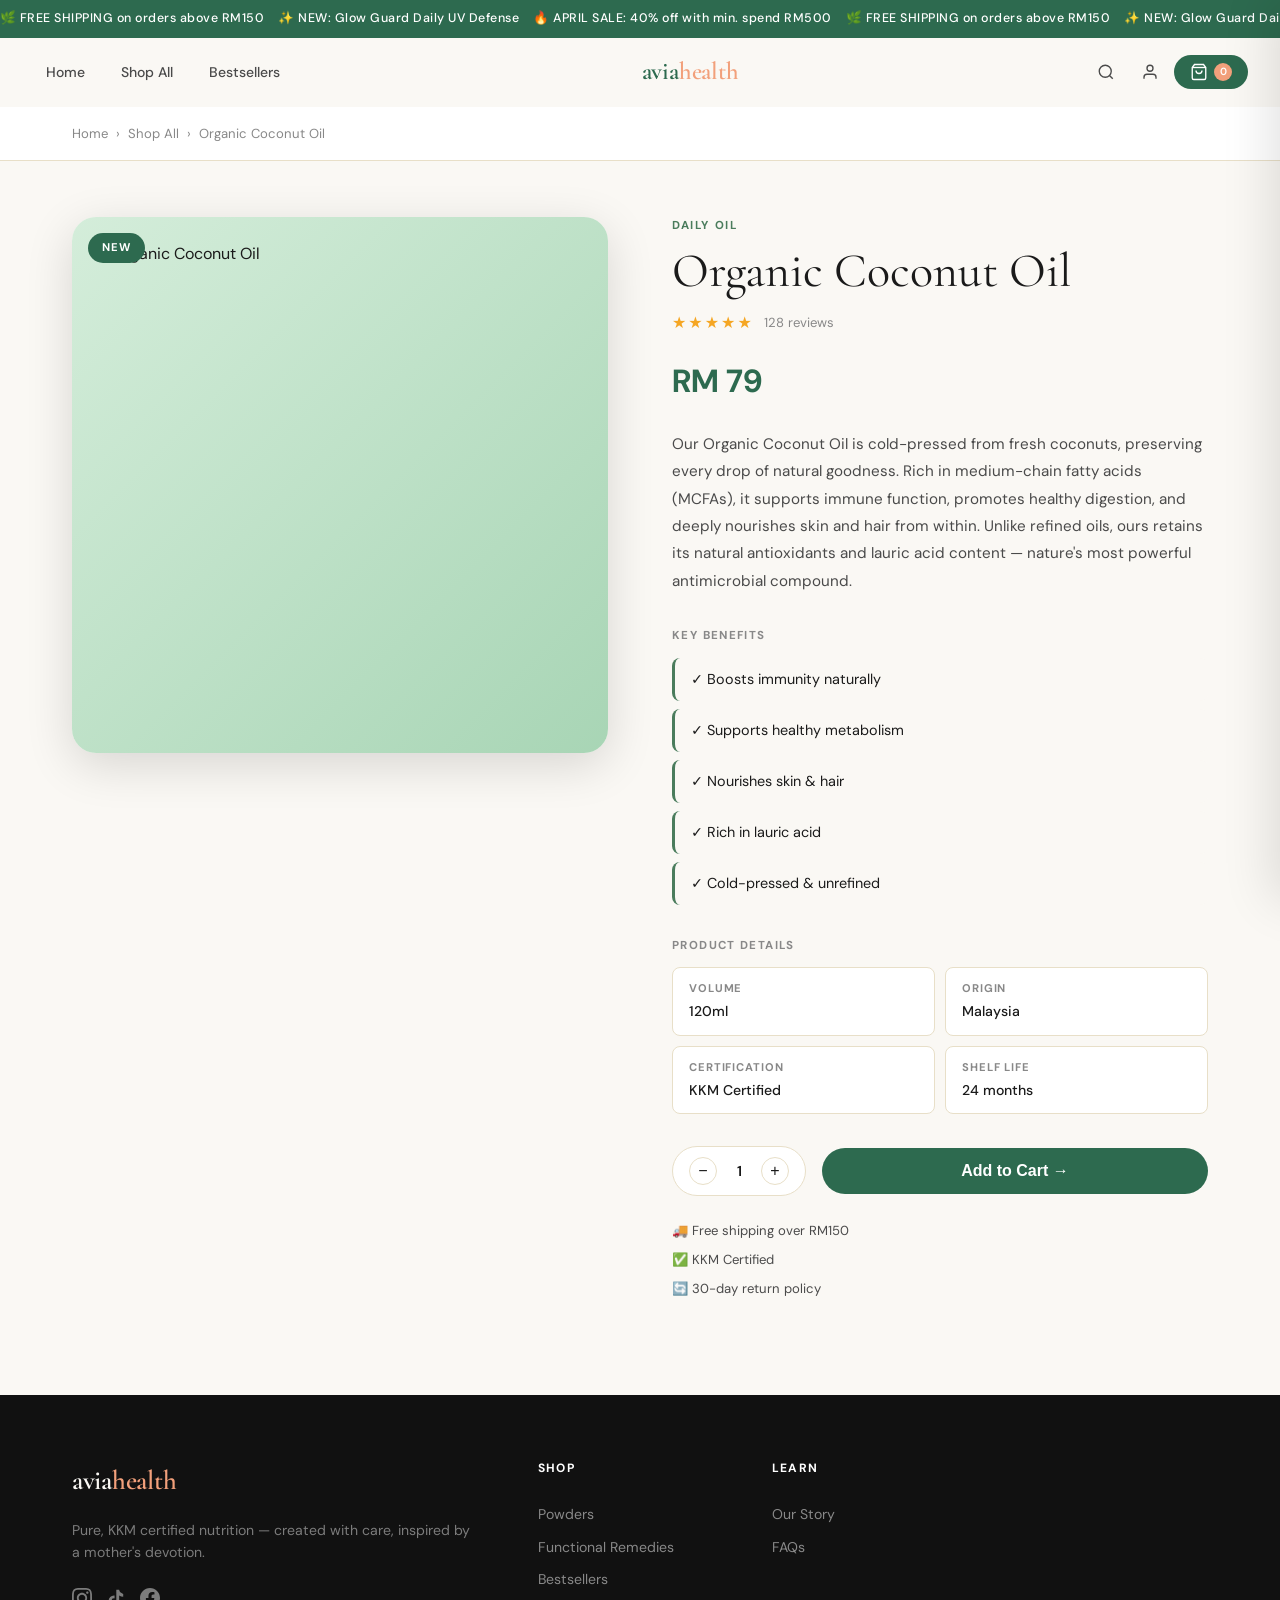
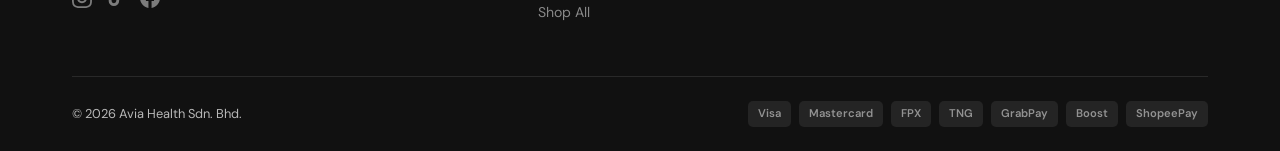
==== product-detail3.html @ 036ba6ff "Add files via upload" ====
<!DOCTYPE html>
<html lang="en">
<head>
  <meta charset="UTF-8" />
  <meta name="viewport" content="width=device-width, initial-scale=1.0" />
  <title>AVIA — Product Detail</title>
  <link rel="preconnect" href="https://fonts.googleapis.com">
  <link rel="preconnect" href="https://fonts.gstatic.com" crossorigin>
  <link href="https://fonts.googleapis.com/css2?family=Cormorant+Garamond:ital,wght@0,300;0,400;0,500;0,600;1,300;1,400&family=DM+Sans:ital,opsz,wght@0,9..40,300;0,9..40,400;0,9..40,500;1,9..40,300&display=swap" rel="stylesheet">
  <link rel="stylesheet" href="styles3.css" />
</head>
<body>

  <!-- Announcement Bar -->
  <div class="announcement-bar">
    <div class="announcement-track">
      <span class="announcement-content">🌿 FREE SHIPPING on orders above RM150 &nbsp;&nbsp;&nbsp;✨ NEW: Glow Guard Daily UV Defense &nbsp;&nbsp;&nbsp;🔥 APRIL SALE: 40% off with min. spend RM500 &nbsp;&nbsp;&nbsp;</span><span class="announcement-content" aria-hidden="true">🌿 FREE SHIPPING on orders above RM150 &nbsp;&nbsp;&nbsp;✨ NEW: Glow Guard Daily UV Defense &nbsp;&nbsp;&nbsp;🔥 APRIL SALE: 40% off with min. spend RM500 &nbsp;&nbsp;&nbsp;</span><span class="announcement-content" aria-hidden="true">🌿 FREE SHIPPING on orders above RM150 &nbsp;&nbsp;&nbsp;✨ NEW: Glow Guard Daily UV Defense &nbsp;&nbsp;&nbsp;🔥 APRIL SALE: 40% off with min. spend RM500 &nbsp;&nbsp;&nbsp;</span>
    </div>
  </div>

  <!-- Header -->
  <header class="header" id="header">
    <div class="header-inner">
      <div class="header-left">
        <nav class="main-nav">
          <a href="index3.html" class="nav-item">Home</a>
          <a href="products3.html" class="nav-item">Shop All</a>
          <a href="#" class="nav-item">Bestsellers</a>
        </nav>
      </div>
      <a href="index3.html" class="logo">avia<span>health</span></a>
      <div class="header-right">
        <a href="#" class="nav-icon" aria-label="Search">
          <svg width="18" height="18" fill="none" stroke="currentColor" stroke-width="1.8" viewBox="0 0 24 24"><circle cx="11" cy="11" r="8"/><path d="m21 21-4.35-4.35"/></svg>
        </a>
        <a href="#" class="nav-icon" aria-label="Account">
          <svg width="18" height="18" fill="none" stroke="currentColor" stroke-width="1.8" viewBox="0 0 24 24"><path d="M20 21v-2a4 4 0 0 0-4-4H8a4 4 0 0 0-4 4v2"/><circle cx="12" cy="7" r="4"/></svg>
        </a>
        <a href="#" class="cart-btn" aria-label="Cart">
          <svg width="18" height="18" fill="none" stroke="currentColor" stroke-width="1.8" viewBox="0 0 24 24"><path d="M6 2 3 6v14a2 2 0 0 0 2 2h14a2 2 0 0 0 2-2V6l-3-4z"/><line x1="3" y1="6" x2="21" y2="6"/><path d="M16 10a4 4 0 0 1-8 0"/></svg>
          <span class="cart-count">0</span>
        </a>
        <button class="burger" id="burger" aria-label="Menu">
          <span></span><span></span><span></span>
        </button>
      </div>
    </div>
  </header>

  <!-- Mobile Menu -->
  <div class="mobile-menu" id="mobileMenu">
    <div class="mobile-menu-inner">
      <div class="mobile-section">
        <a href="index3.html">Home</a>
        <a href="products3.html">Shop All</a>
        <a href="#">Bestsellers</a>
      </div>
    </div>
  </div>

  <main>
    <!-- Breadcrumb -->
    <div class="breadcrumb">
      <div class="container">
        <a href="index3.html">Home</a>
        <span>›</span>
        <a href="products3.html">Shop All</a>
        <span>›</span>
        <span id="breadcrumbName">Product</span>
      </div>
    </div>

    <!-- Product Detail -->
    <section class="detail-section">
      <div class="container">
        <div class="detail-grid">

          <!-- Left: Image -->
          <div class="detail-image-col">
            <div class="detail-image-wrap">
              <div class="detail-image-main" id="detailImageMain">
                <span id="detailEmoji" class="detail-emoji"></span>
                <img id="detailImg" src="" alt="" style="display:none;" />
              </div>
              <span class="detail-badge" id="detailBadge" style="display:none;"></span>
            </div>
          </div>

          <!-- Right: Info -->
          <div class="detail-info-col">
            <p class="detail-cat" id="detailCat"></p>
            <h1 class="detail-name" id="detailName"></h1>
            <div class="detail-rating">
              <span class="detail-stars">★★★★★</span>
              <span class="detail-review-count">128 reviews</span>
            </div>
            <p class="detail-price" id="detailPrice"></p>
            <p class="detail-desc" id="detailDesc"></p>

            <div class="detail-benefits" id="detailBenefits"></div>

            <div class="detail-meta" id="detailMeta"></div>

            <!-- Quantity + Add to Cart -->
            <div class="detail-purchase">
              <div class="detail-qty">
                <button class="qty-btn" id="detailQtyMinus">−</button>
                <span class="qty-num" id="detailQtyNum">1</span>
                <button class="qty-btn" id="detailQtyPlus">+</button>
              </div>
              <button class="btn btn-primary detail-add-btn" id="detailAddBtn">
                Add to Cart →
              </button>
            </div>

            <div class="detail-trust">
              <div class="detail-trust-item">🚚 Free shipping over RM150</div>
              <div class="detail-trust-item">✅ KKM Certified</div>
              <div class="detail-trust-item">🔄 30-day return policy</div>
            </div>
          </div>

        </div>
      </div>
    </section>
  </main>

  <!-- Footer -->
  <footer class="footer">
    <div class="container">
      <div class="footer-top">
        <div class="footer-brand">
          <a href="index3.html" class="logo footer-logo">avia<span>health</span></a>
          <p class="footer-tagline">Pure, KKM certified nutrition — created with care, inspired by a mother's devotion.</p>
          <div class="footer-social">
            <a href="#" aria-label="Instagram">
              <svg width="20" height="20" fill="currentColor" viewBox="0 0 24 24"><path d="M12 2.163c3.204 0 3.584.012 4.85.07 3.252.148 4.771 1.691 4.919 4.919.058 1.265.069 1.645.069 4.849 0 3.205-.012 3.584-.069 4.849-.149 3.225-1.664 4.771-4.919 4.919-1.266.058-1.644.07-4.85.07-3.204 0-3.584-.012-4.849-.07-3.26-.149-4.771-1.699-4.919-4.92-.058-1.265-.07-1.644-.07-4.849 0-3.204.013-3.583.07-4.849.149-3.227 1.664-4.771 4.919-4.919 1.266-.057 1.645-.069 4.849-.069zm0-2.163c-3.259 0-3.667.014-4.947.072-4.358.2-6.78 2.618-6.98 6.98-.059 1.281-.073 1.689-.073 4.948 0 3.259.014 3.668.072 4.948.2 4.358 2.618 6.78 6.98 6.98 1.281.058 1.689.072 4.948.072 3.259 0 3.668-.014 4.948-.072 4.354-.2 6.782-2.618 6.979-6.98.059-1.28.073-1.689.073-4.948 0-3.259-.014-3.667-.072-4.947-.196-4.354-2.617-6.78-6.979-6.98-1.281-.059-1.69-.073-4.949-.073zm0 5.838c-3.403 0-6.162 2.759-6.162 6.162s2.759 6.163 6.162 6.163 6.162-2.759 6.162-6.163c0-3.403-2.759-6.162-6.162-6.162zm0 10.162c-2.209 0-4-1.79-4-4 0-2.209 1.791-4 4-4s4 1.791 4 4c0 2.21-1.791 4-4 4zm6.406-11.845c-.796 0-1.441.645-1.441 1.44s.645 1.44 1.441 1.44c.795 0 1.439-.645 1.439-1.44s-.644-1.44-1.439-1.44z"/></svg>
            </a>
            <a href="#" aria-label="TikTok">
              <svg width="20" height="20" fill="currentColor" viewBox="0 0 24 24"><path d="M19.59 6.69a4.83 4.83 0 01-3.77-4.25V2h-3.45v13.67a2.89 2.89 0 01-2.88 2.5 2.89 2.89 0 01-2.89-2.89 2.89 2.89 0 012.89-2.89c.28 0 .54.04.79.1V9.01a6.33 6.33 0 00-.79-.05 6.34 6.34 0 00-6.34 6.34 6.34 6.34 0 006.34 6.34 6.34 6.34 0 006.33-6.34V9.02a8.27 8.27 0 004.84 1.55V7.13a4.85 4.85 0 01-1.07-.44z"/></svg>
            </a>
            <a href="#" aria-label="Facebook">
              <svg width="20" height="20" fill="currentColor" viewBox="0 0 24 24"><path d="M24 12.073c0-6.627-5.373-12-12-12s-12 5.373-12 12c0 5.99 4.388 10.954 10.125 11.854v-8.385H7.078v-3.47h3.047V9.43c0-3.007 1.792-4.669 4.533-4.669 1.312 0 2.686.235 2.686.235v2.953H15.83c-1.491 0-1.956.925-1.956 1.874v2.25h3.328l-.532 3.47h-2.796v8.385C19.612 23.027 24 18.062 24 12.073z"/></svg>
            </a>
          </div>
        </div>
        <div class="footer-links">
          <div class="footer-col">
            <h4>Shop</h4>
            <a href="#">Powders</a>
            <a href="#">Functional Remedies</a>
            <a href="#">Bestsellers</a>
            <a href="products3.html">Shop All</a>
          </div>
          <div class="footer-col">
            <h4>Learn</h4>
            <a href="#">Our Story</a>
            <a href="#">FAQs</a>
          </div>
        </div>
      </div>
      <div class="footer-bottom">
        <p>&copy; 2026 Avia Health Sdn. Bhd.</p>
        <div class="payment-icons">
          <span class="payment-badge">Visa</span>
          <span class="payment-badge">Mastercard</span>
          <span class="payment-badge">FPX</span>
          <span class="payment-badge">TNG</span>
          <span class="payment-badge">GrabPay</span>
          <span class="payment-badge">Boost</span>
          <span class="payment-badge">ShopeePay</span>
        </div>
      </div>
    </div>
  </footer>

  <!-- Cart Sidebar -->
  <div class="cart-overlay" id="cartOverlay"></div>
  <div class="cart-sidebar" id="cartSidebar">
    <div class="cart-header">
      <h3 class="cart-title">Your Cart</h3>
      <button class="cart-close" id="cartClose" aria-label="Close cart">
        <svg width="20" height="20" fill="none" stroke="currentColor" stroke-width="2" viewBox="0 0 24 24"><path d="M18 6 6 18M6 6l12 12"/></svg>
      </button>
    </div>
    <div class="cart-body" id="cartBody">
      <div class="cart-empty" id="cartEmpty">
        <span class="cart-empty-icon">🛍️</span>
        <p>Your cart is empty</p>
        <span>Add something wonderful!</span>
      </div>
      <div class="cart-items" id="cartItems"></div>
    </div>
    <div class="cart-footer" id="cartFooter" style="display:none;">
      <div class="cart-summary">
        <div class="cart-summary-row">
          <span>Subtotal</span>
          <span id="cartSubtotal">RM 0</span>
        </div>
        <div class="cart-summary-row">
          <span>Shipping</span>
          <span id="cartShipping">FREE</span>
        </div>
        <div class="cart-summary-divider"></div>
        <div class="cart-summary-row total">
          <span>Total</span>
          <span id="cartTotal">RM 0</span>
        </div>
      </div>
      <div class="cart-actions">
        <button class="btn btn-ghost cart-continue" id="cartContinue">← Continue Shopping</button>
        <a href="#" class="btn btn-primary cart-checkout">Checkout →</a>
      </div>
    </div>
  </div>

  <!-- Search Overlay -->
  <div class="search-overlay" id="searchOverlay">
    <div class="search-container">
      <div class="search-bar-wrap">
        <svg class="search-icon-input" width="20" height="20" fill="none" stroke="currentColor" stroke-width="1.8" viewBox="0 0 24 24"><circle cx="11" cy="11" r="8"/><path d="m21 21-4.35-4.35"/></svg>
        <input type="text" id="searchInput" class="search-input" placeholder="Search products..." autocomplete="off" />
        <button class="search-clear" id="searchClear" aria-label="Clear search">
          <svg width="18" height="18" fill="none" stroke="currentColor" stroke-width="2" viewBox="0 0 24 24"><path d="M18 6 6 18M6 6l12 12"/></svg>
        </button>
      </div>
      <div class="search-results" id="searchResults"></div>
    </div>
    <div class="search-backdrop" id="searchBackdrop"></div>
  </div>

  <script>
    // ── Product Data ──
    const products = {
      'coconut-oil': {
        name: 'Organic Coconut Oil',
        cat: 'Daily Oil',
        price: 79,
        emoji: '🥥',
        img: 'image/Coconut Oil.png',
        badge: 'NEW',
        bg: 'linear-gradient(135deg, #d4edda, #a8d5b5)',
        desc: `Our Organic Coconut Oil is cold-pressed from fresh coconuts, preserving every drop of natural goodness. Rich in medium-chain fatty acids (MCFAs), it supports immune function, promotes healthy digestion, and deeply nourishes skin and hair from within. Unlike refined oils, ours retains its natural antioxidants and lauric acid content — nature's most powerful antimicrobial compound.`,
        benefits: ['Boosts immunity naturally', 'Supports healthy metabolism', 'Nourishes skin & hair', 'Rich in lauric acid', 'Cold-pressed & unrefined'],
        meta: { 'Volume': '120ml', 'Origin': 'Malaysia', 'Certification': 'KKM Certified', 'Shelf Life': '24 months' }
      },
      'happy-hormones': {
        name: 'Happy Hormones',
        cat: 'Hormonal Balance',
        price: 99,
        emoji: '🌸',
        img: '',
        badge: 'Bestseller',
        bg: 'linear-gradient(135deg, #fce4d6, #f7b89a)',
        desc: `Happy Hormones is our best-selling inositol-based supplement designed specifically for women experiencing hormonal imbalances. Formulated with Myo-Inositol and D-Chiro-Inositol in the optimal 40:1 ratio, it helps regulate menstrual cycles, reduce PCOS symptoms, and support healthy insulin sensitivity. Clinically studied and naturopath-approved.`,
        benefits: ['Regulates menstrual cycle', 'Reduces PCOS symptoms', 'Supports insulin sensitivity', 'Improves mood & energy', 'Naturopath approved'],
        meta: { 'Form': 'Powder', 'Servings': '30 per pack', 'Flavour': 'Unflavoured', 'Certification': 'KKM Certified' }
      },
      'meta-boost': {
        name: 'meta/boost',
        cat: 'Metabolism',
        price: 89,
        emoji: '⚡',
        img: '',
        badge: '',
        bg: 'linear-gradient(135deg, #e8d5f5, #c9a0dc)',
        desc: `meta/boost is a science-backed metabolic support supplement that helps regulate blood sugar levels and enhance fat metabolism naturally. Featuring berberine, chromium, and green tea extract, it works within 60 minutes to reduce post-meal glucose spikes, supporting sustained energy and healthy weight management.`,
        benefits: ['Regulates blood sugar', 'Enhances fat metabolism', 'Reduces energy crashes', 'Works within 60 minutes', 'No stimulants'],
        meta: { 'Form': 'Capsule', 'Servings': '60 per pack', 'Take': 'Before meals', 'Certification': 'KKM Certified' }
      },
      'hydr-aid': {
        name: 'Hydr-Aid',
        cat: 'Hydration',
        price: 79,
        emoji: '💧',
        img: '',
        badge: '',
        bg: 'linear-gradient(135deg, #d6eefc, #90caf9)',
        desc: `Hydr-Aid delivers deep cellular hydration using a clinically proven blend of electrolytes, hyaluronic acid, and coconut water powder. Unlike regular water, Hydr-Aid replenishes minerals lost through sweat and daily stress, plumping skin from within and boosting physical and mental performance throughout the day.`,
        benefits: ['Deep cellular hydration', 'Plumps skin from within', 'Replenishes electrolytes', 'Improves mental clarity', 'Natural coconut water base'],
        meta: { 'Form': 'Powder', 'Servings': '30 per pack', 'Flavour': 'Lychee', 'Certification': 'KKM Certified' }
      },
      'debloat': {
        name: 'de/bloat',
        cat: 'Digestive Relief',
        price: 69,
        emoji: '🌼',
        img: '',
        badge: '',
        bg: 'linear-gradient(135deg, #fff3cd, #ffd966)',
        desc: `de/bloat is a fast-acting digestive enzyme and probiotic blend that targets bloating, gas, and indigestion at the source. Formulated with 8 digestive enzymes and 5 billion CFU probiotics, it works within 60 minutes to flatten bloating and restore gut comfort — without any harsh laxatives or artificial ingredients.`,
        benefits: ['Relieves bloating fast', 'Reduces gas & discomfort', '8 digestive enzymes', '5 billion CFU probiotics', 'No harsh laxatives'],
        meta: { 'Form': 'Capsule', 'Servings': '30 per pack', 'Take': 'With meals', 'Certification': 'KKM Certified' }
      },
      'glow-guard': {
        name: 'Glow Guard',
        cat: 'Skin Defense',
        price: 89,
        emoji: '🍓',
        img: '',
        badge: 'NEW',
        bg: 'linear-gradient(135deg, #fde8ef, #f48fb1)',
        desc: `Glow Guard is our ingestible UV defense supplement, formulated to protect skin against UV-related oxidative stress from the inside out. Packed with polypodium leucotomos extract, astaxanthin, and vitamin C, it reduces UV-induced skin damage, brightens complexion, and builds long-term skin resilience — your daily internal sunscreen.`,
        benefits: ['UV oxidative stress defense', 'Brightens complexion', 'Builds skin resilience', 'Rich in astaxanthin', 'Works from within'],
        meta: { 'Form': 'Capsule', 'Servings': '30 per pack', 'Take': 'Morning', 'Certification': 'KKM Certified' }
      }
    };

    // ── Load product from URL ──
    const params = new URLSearchParams(window.location.search);
    const id = params.get('id') || 'coconut-oil';
    const p = products[id] || products['coconut-oil'];

    // Set page title
    document.title = `AVIA — ${p.name}`;
    document.getElementById('breadcrumbName').textContent = p.name;
    document.getElementById('detailCat').textContent = p.cat;
    document.getElementById('detailName').textContent = p.name;
    document.getElementById('detailPrice').textContent = `RM ${p.price}`;
    document.getElementById('detailDesc').textContent = p.desc;

    // Image or emoji
    const imgEl = document.getElementById('detailImg');
    const emojiEl = document.getElementById('detailEmoji');
    const mainWrap = document.getElementById('detailImageMain');
    mainWrap.style.background = p.bg;

    if (p.img) {
      imgEl.src = p.img;
      imgEl.alt = p.name;
      imgEl.style.display = 'block';
      emojiEl.style.display = 'none';
    } else {
      emojiEl.textContent = p.emoji;
      emojiEl.style.display = 'flex';
    }

    // Badge
    if (p.badge) {
      const badge = document.getElementById('detailBadge');
      badge.textContent = p.badge;
      badge.style.display = 'inline-block';
      badge.className = `detail-badge ${p.badge === 'Bestseller' ? 'bestseller' : 'new'}`;
    }

    // Benefits
    document.getElementById('detailBenefits').innerHTML = `
      <h4 class="detail-section-label">Key Benefits</h4>
      <ul class="detail-benefits-list">
        ${p.benefits.map(b => `<li>✓ ${b}</li>`).join('')}
      </ul>
    `;

    // Meta
    document.getElementById('detailMeta').innerHTML = `
      <h4 class="detail-section-label">Product Details</h4>
      <div class="detail-meta-grid">
        ${Object.entries(p.meta).map(([k, v]) => `
          <div class="detail-meta-item">
            <span class="detail-meta-key">${k}</span>
            <span class="detail-meta-val">${v}</span>
          </div>
        `).join('')}
      </div>
    `;

    // ── Quantity control ──
    let qty = 1;
    document.getElementById('detailQtyMinus').addEventListener('click', () => {
      if (qty > 1) { qty--; document.getElementById('detailQtyNum').textContent = qty; }
    });
    document.getElementById('detailQtyPlus').addEventListener('click', () => {
      qty++; document.getElementById('detailQtyNum').textContent = qty;
    });

    // ── Sticky header ──
    const header = document.getElementById('header');
    window.addEventListener('scroll', () => {
      header.classList.toggle('scrolled', window.scrollY > 60);
    });

    // ── Burger ──
    const burger = document.getElementById('burger');
    const mobileMenu = document.getElementById('mobileMenu');
    burger.addEventListener('click', () => {
      burger.classList.toggle('open');
      mobileMenu.classList.toggle('open');
    });

    // ── CART ──
    let cart = JSON.parse(localStorage.getItem('aviaCart') || '[]');
    const cartSidebar  = document.getElementById('cartSidebar');
    const cartOverlay  = document.getElementById('cartOverlay');
    const cartClose    = document.getElementById('cartClose');
    const cartContinue = document.getElementById('cartContinue');
    const cartEmpty    = document.getElementById('cartEmpty');
    const cartItemsEl  = document.getElementById('cartItems');
    const cartFooter   = document.getElementById('cartFooter');
    const cartCountEl  = document.querySelector('.cart-count');

    function openCart() { cartSidebar.classList.add('open'); cartOverlay.classList.add('open'); document.body.style.overflow = 'hidden'; }
    function closeCart() { cartSidebar.classList.remove('open'); cartOverlay.classList.remove('open'); document.body.style.overflow = ''; }

    cartClose.addEventListener('click', closeCart);
    cartOverlay.addEventListener('click', closeCart);
    cartContinue.addEventListener('click', closeCart);
    document.querySelector('.cart-btn').addEventListener('click', (e) => { e.preventDefault(); openCart(); });

    function saveCart() { localStorage.setItem('aviaCart', JSON.stringify(cart)); }

    function renderCart() {
      const isEmpty = cart.length === 0;
      cartEmpty.style.display = isEmpty ? 'flex' : 'none';
      cartItemsEl.style.display = isEmpty ? 'none' : 'block';
      cartFooter.style.display = isEmpty ? 'none' : 'block';
      if (!isEmpty) {
        cartItemsEl.innerHTML = cart.map((item, i) => `
          <div class="cart-item">
            <div class="cart-item-img" style="background:${item.bg}"><span>${item.emoji}</span></div>
            <div class="cart-item-info">
              <p class="cart-item-name">${item.name}</p>
              <p class="cart-item-cat">${item.cat}</p>
              <div class="cart-item-controls">
                <button class="qty-btn" onclick="changeQty(${i}, -1)">−</button>
                <span class="qty-num">${item.qty}</span>
                <button class="qty-btn" onclick="changeQty(${i}, 1)">+</button>
                <button class="remove-btn" onclick="removeItem(${i})">Remove</button>
              </div>
            </div>
            <p class="cart-item-price">RM ${item.price * item.qty}</p>
          </div>
        `).join('');
        const subtotal = cart.reduce((sum, item) => sum + item.price * item.qty, 0);
        const shipping = subtotal >= 150 ? 'FREE' : 'RM 10';
        const total = subtotal >= 150 ? subtotal : subtotal + 10;
        document.getElementById('cartSubtotal').textContent = `RM ${subtotal}`;
        document.getElementById('cartShipping').textContent = shipping;
        document.getElementById('cartTotal').textContent = `RM ${total}`;
      }
      cartCountEl.textContent = cart.reduce((sum, item) => sum + item.qty, 0);
      saveCart();
    }

    function changeQty(index, delta) { cart[index].qty += delta; if (cart[index].qty <= 0) cart.splice(index, 1); renderCart(); }
    function removeItem(index) { cart.splice(index, 1); renderCart(); }

    function addToCart(name, cat, price, emoji, bg, quantity) {
      const existing = cart.find(item => item.name === name);
      if (existing) { existing.qty += quantity; }
      else { cart.push({ name, cat, price, emoji, bg, qty: quantity }); }
      renderCart();
      openCart();
    }

    document.getElementById('detailAddBtn').addEventListener('click', () => {
      const btn = document.getElementById('detailAddBtn');
      addToCart(p.name, p.cat, p.price, p.emoji, p.bg, qty);
      btn.textContent = '✓ Added to Cart!';
      setTimeout(() => { btn.textContent = 'Add to Cart →'; }, 1500);
    });

    // ── Search ──
    const allProducts = Object.values(products);
    const searchOverlay  = document.getElementById('searchOverlay');
    const searchBackdrop = document.getElementById('searchBackdrop');
    const searchInput    = document.getElementById('searchInput');
    const searchClear    = document.getElementById('searchClear');
    const searchResults  = document.getElementById('searchResults');

    function openSearch() { searchOverlay.classList.add('open'); document.body.style.overflow = 'hidden'; setTimeout(() => searchInput.focus(), 100); }
    function closeSearch() { searchOverlay.classList.remove('open'); document.body.style.overflow = ''; searchInput.value = ''; searchResults.innerHTML = ''; }

    document.querySelector('.nav-icon[aria-label="Search"]').addEventListener('click', (e) => { e.preventDefault(); openSearch(); });
    searchBackdrop.addEventListener('click', closeSearch);
    searchClear.addEventListener('click', closeSearch);
    document.addEventListener('keydown', (e) => { if (e.key === 'Escape') closeSearch(); });

    searchInput.addEventListener('input', () => {
      const query = searchInput.value.trim().toLowerCase();
      if (!query) { searchResults.innerHTML = `<p class="search-hint">Try searching "coconut", "skin", "hydration"...</p>`; return; }
      const matches = allProducts.filter(p => p.name.toLowerCase().includes(query) || p.cat.toLowerCase().includes(query));
      if (matches.length === 0) {
        searchResults.innerHTML = `<div class="search-empty"><p class="search-empty-icon">🔍</p><p>No products found for "<strong>${query}</strong>"</p><a href="products3.html" class="search-view-all">Browse all products →</a></div>`;
        return;
      }
      searchResults.innerHTML = `
        <p class="search-results-label">${matches.length} product${matches.length > 1 ? 's' : ''} found</p>
        <div class="search-results-grid">
          ${matches.map(pr => `
            <div class="search-result-card" onclick="window.location='product-detail.html?id=${Object.keys(products).find(k => products[k].name === pr.name)}'">
              <div class="search-result-img" style="background:${pr.bg}"><span>${pr.emoji}</span>${pr.badge ? `<span class="search-result-badge">${pr.badge}</span>` : ''}</div>
              <div class="search-result-info">
                <p class="search-result-cat">${pr.cat}</p>
                <p class="search-result-name">${pr.name}</p>
                <p class="search-result-price">RM ${pr.price}</p>
              </div>
              <button class="search-add-btn">View →</button>
            </div>
          `).join('')}
        </div>
        <a href="products3.html" class="search-view-all">View all products →</a>
      `;
    });

    renderCart();
  </script>

</body>
</html>
---- styles3.css ----
/* =========================================
   BLOOM HEALTH — styles.css
   Inspired by Moom Health
   ========================================= */

/* === TOKENS === */
:root {
  --cream: #faf8f4;
  --cream-dark: #f0ece3;
  --sand: #e8dfc8;
  --sage: #4a7c5c;
  --sage-light: #6fa882;
  --sage-dark: #2d6a4f;
  --blush: #f2a07b;
  --blush-light: #fce4d6;
  --coral: #e07558;
  --text-dark: #1a1a1a;
  --text-mid: #4a4a4a;
  --text-light: #888;
  --white: #ffffff;
  --radius: 16px;
  --radius-sm: 8px;
  --radius-pill: 100px;
  --shadow: 0 4px 24px rgba(0,0,0,0.08);
  --shadow-lg: 0 12px 48px rgba(0,0,0,0.14);
  --transition: 0.3s cubic-bezier(0.25, 0.8, 0.25, 1);
  --font-display: 'Cormorant Garamond', Georgia, serif;
  --font-body: 'DM Sans', system-ui, sans-serif;
}

/* === RESET === */
*, *::before, *::after { box-sizing: border-box; margin: 0; padding: 0; }
html { scroll-behavior: smooth; }
body {
  font-family: var(--font-body);
  background: var(--cream);
  color: var(--text-dark);
  line-height: 1.6;
  overflow-x: hidden;
}
a { text-decoration: none; color: inherit; }
img { max-width: 100%; display: block; }

/* === ANNOUNCEMENT BAR === */
.announcement-bar {
  background: var(--sage-dark);
  color: var(--white);
  font-size: 0.78rem;
  font-weight: 500;
  letter-spacing: 0.04em;
  overflow: hidden;
  padding: 9px 0;
}
.announcement-track {
  display: inline-block;
  white-space: nowrap;
  animation: marquee 28s linear infinite;
}
@keyframes marquee {
  from { transform: translateX(0); }
  to { transform: translateX(-50%); }
}

/* === HEADER === */
.header {
  position: sticky;
  top: 0;
  z-index: 100;
  background: rgba(250, 248, 244, 0.95);
  backdrop-filter: blur(12px);
  border-bottom: 1px solid transparent;
  transition: border-color 0.3s, box-shadow 0.3s;
}
.header.scrolled {
  border-color: var(--sand);
  box-shadow: 0 2px 20px rgba(0,0,0,0.06);
}
.header-inner {
  max-width: 1280px;
  margin: 0 auto;
  padding: 0 32px;
  height: 68px;
  display: flex;
  align-items: center;
  justify-content: space-between;
  gap: 24px;
}

/* Logo */
.logo {
  font-family: var(--font-display);
  font-size: 1.55rem;
  font-weight: 600;
  color: var(--sage-dark);
  letter-spacing: -0.01em;
  flex-shrink: 0;
}
.logo span { color: var(--blush); }
.footer-logo { font-size: 1.7rem; }

/* Main nav */
.main-nav {
  display: flex;
  align-items: center;
  gap: 8px;
}
.nav-item {
  font-size: 0.875rem;
  font-weight: 500;
  color: var(--text-mid);
  padding: 8px 14px;
  border-radius: var(--radius-pill);
  transition: background var(--transition), color var(--transition);
  cursor: pointer;
  position: relative;
}
.nav-item:hover { background: var(--cream-dark); color: var(--text-dark); }

/* Dropdown */
.has-dropdown { position: relative; }
.dropdown {
  position: absolute;
  top: calc(100% + 16px);
  left: -16px;
  background: var(--white);
  border: 1px solid var(--sand);
  border-radius: var(--radius);
  box-shadow: var(--shadow-lg);
  padding: 24px;
  display: none;
  gap: 32px;
  min-width: 580px;
  grid-template-columns: 1fr 1fr auto;
}
.has-dropdown:hover .dropdown { display: grid; }
.dropdown-col { display: flex; flex-direction: column; gap: 6px; }
.dropdown-label {
  font-size: 0.7rem;
  font-weight: 600;
  letter-spacing: 0.1em;
  text-transform: uppercase;
  color: var(--text-light);
  margin-bottom: 6px;
}
.dropdown-col a {
  font-size: 0.875rem;
  color: var(--text-mid);
  padding: 4px 0;
  transition: color var(--transition);
}
.dropdown-col a:hover { color: var(--sage-dark); }
.dropdown-all {
  font-weight: 600;
  color: var(--sage) !important;
  margin-top: 8px;
}
.dropdown-promo { display: flex; flex-direction: column; gap: 12px; }
.promo-card {
  padding: 16px;
  border-radius: var(--radius-sm);
  cursor: pointer;
  transition: transform var(--transition);
}
.promo-card:hover { transform: scale(1.02); }
.promo-card.green { background: #e8f5e9; }
.promo-card.coral { background: var(--blush-light); }
.promo-tag {
  display: inline-block;
  font-size: 0.65rem;
  font-weight: 700;
  letter-spacing: 0.12em;
  text-transform: uppercase;
  background: var(--sage-dark);
  color: white;
  padding: 2px 8px;
  border-radius: 4px;
  margin-bottom: 6px;
}
.promo-card.coral .promo-tag { background: var(--coral); }
.promo-card p { font-size: 0.8rem; color: var(--text-dark); font-weight: 500; }

/* Header right */
.header-right { display: flex; align-items: center; gap: 4px; }
.nav-icon {
  display: flex; align-items: center; justify-content: center;
  width: 40px; height: 40px;
  border-radius: var(--radius-pill);
  color: var(--text-mid);
  transition: background var(--transition), color var(--transition);
}
.nav-icon:hover { background: var(--cream-dark); color: var(--text-dark); }
.cart-btn {
  display: flex; align-items: center; gap: 6px;
  padding: 8px 16px;
  background: var(--sage-dark);
  color: var(--white);
  border-radius: var(--radius-pill);
  font-size: 0.8rem;
  font-weight: 600;
  transition: background var(--transition), transform var(--transition);
}
.cart-btn:hover { background: var(--sage); transform: scale(1.03); }
.cart-count {
  background: var(--blush);
  color: var(--white);
  width: 18px; height: 18px;
  border-radius: 50%;
  font-size: 0.65rem;
  display: flex; align-items: center; justify-content: center;
}
.burger {
  display: none;
  flex-direction: column;
  justify-content: center;
  gap: 5px;
  width: 40px; height: 40px;
  background: none; border: none; cursor: pointer;
  padding: 8px;
  border-radius: var(--radius-sm);
}
.burger span {
  display: block;
  width: 22px; height: 2px;
  background: var(--text-dark);
  border-radius: 2px;
  transition: transform 0.3s, opacity 0.3s;
  transform-origin: center;
}
.burger.open span:nth-child(1) { transform: translateY(7px) rotate(45deg); }
.burger.open span:nth-child(2) { opacity: 0; }
.burger.open span:nth-child(3) { transform: translateY(-7px) rotate(-45deg); }

/* Mobile menu */
.mobile-menu {
  display: none;
  position: fixed;
  top: 0; left: 0; right: 0; bottom: 0;
  background: var(--cream);
  z-index: 99;
  transform: translateX(100%);
  transition: transform 0.4s cubic-bezier(0.25, 0.8, 0.25, 1);
  padding: 100px 32px 40px;
  overflow-y: auto;
}
.mobile-menu.open { transform: translateX(0); }
.mobile-section { margin-bottom: 32px; display: flex; flex-direction: column; gap: 4px; }
.mobile-label { font-size: 0.7rem; font-weight: 700; letter-spacing: 0.12em; text-transform: uppercase; color: var(--text-light); margin-bottom: 12px; }
.mobile-section a { font-size: 1.1rem; font-weight: 400; color: var(--text-dark); padding: 10px 0; border-bottom: 1px solid var(--sand); }

/* === HERO === */
.hero-section { position: relative; overflow: hidden; height: 92vh; min-height: 560px; max-height: 610px; }
.hero-slides { width: 100%; height: 100%; }
.hero-slide {
  position: absolute; inset: 0;
  display: flex; align-items: center;
  opacity: 0; pointer-events: none;
  transition: opacity 0.7s ease;
}
.hero-slide.active { opacity: 1; pointer-events: all; }
.hero-bg {
  position: absolute; inset: 0;
  transition: opacity 0.7s;
}
.slide1-bg { background: linear-gradient(135deg, #fef6f0 0%, #f9e8df 40%, #ecdcf5 100%); }
.slide2-bg { background: linear-gradient(135deg, #e8f5e9 0%, #c8e6c9 40%, #fff8e1 100%); }

.hero-content {
  position: relative; z-index: 2;
  max-width: 1280px; margin: 0 auto; padding: 0 64px;
  width: 100%;
  display: grid;
  grid-template-columns: 1fr 1fr;
  align-items: center;
  gap: 48px;
}
.hero-eyebrow {
  display: inline-block;
  font-size: 0.8rem;
  font-weight: 600;
  letter-spacing: 0.1em;
  text-transform: uppercase;
  color: var(--sage-dark);
  background: rgba(74, 124, 92, 0.1);
  padding: 6px 16px;
  border-radius: var(--radius-pill);
  margin-bottom: 20px;
}
.hero-title {
  font-family: var(--font-display);
  font-size: clamp(3rem, 6vw, 5.5rem);
  font-weight: 300;
  line-height: 1.0;
  color: var(--text-dark);
  margin-bottom: 24px;
}
.hero-title em { color: var(--sage-dark); font-style: italic; }
.hero-desc {
  font-size: 1.05rem;
  color: var(--text-mid);
  max-width: 420px;
  margin-bottom: 36px;
  line-height: 1.7;
}
.hero-cta-group { display: flex; gap: 14px; flex-wrap: wrap; }

/* Hero product card */
.hero-visual { display: flex; justify-content: center; }
.product-card-hero {
  position: relative;
  border-radius: 24px;
  overflow: hidden;
  box-shadow: var(--shadow-lg);
  animation: floatHero 4s ease-in-out infinite;
}
.product-card-hero.glow { background: linear-gradient(135deg, #fde8ef, #e8d5f5); }
.product-card-hero.sale { background: linear-gradient(135deg, #e8f5e9, #fff8e1); }
@keyframes floatHero {
  0%, 100% { transform: translateY(0px) rotate(-1deg); }
  50% { transform: translateY(-16px) rotate(1deg); }
}
.product-icon { font-size: 4rem; }
.product-glow-ring {
  position: absolute; inset: -12px;
  border-radius: 36px;
  border: 2px solid rgba(240, 120, 140, 0.25);
  animation: pulseRing 3s ease-in-out infinite;
}
@keyframes pulseRing {
  0%, 100% { opacity: 0.3; transform: scale(1); }
  50% { opacity: 0.8; transform: scale(1.02); }
}
.product-name { font-family: var(--font-display); font-size: 1.5rem; font-weight: 600; }
.product-sub { font-size: 0.8rem; color: var(--text-mid); }
.product-price { font-weight: 700; font-size: 1.1rem; color: var(--sage-dark); }
.sale-badge {
  background: var(--coral);
  color: white;
  font-weight: 800;
  font-size: 1.8rem;
  padding: 12px 20px;
  border-radius: 12px;
  letter-spacing: -0.01em;
}
.sale-icons { font-size: 2rem; }

/* Hero controls */
.hero-dots {
  position: absolute; bottom: 32px; left: 50%;
  transform: translateX(-50%);
  display: flex; gap: 10px; z-index: 10;
}
.dot {
  width: 8px; height: 8px;
  border-radius: 50%;
  background: rgba(0,0,0,0.2);
  border: none; cursor: pointer;
  transition: background 0.3s, width 0.3s;
}
.dot.active { background: var(--sage-dark); width: 24px; border-radius: 4px; }
.hero-arrow {
  position: absolute; top: 50%; transform: translateY(-50%);
  background: rgba(255,255,255,0.7);
  border: 1px solid var(--sand);
  border-radius: 50%;
  width: 48px; height: 48px;
  font-size: 1.2rem;
  cursor: pointer;
  z-index: 10;
  backdrop-filter: blur(8px);
  transition: background var(--transition), transform var(--transition);
  display: flex; align-items: center; justify-content: center;
}
.hero-arrow:hover { background: white; transform: translateY(-50%) scale(1.08); }
.hero-arrow.prev { left: 24px; }
.hero-arrow.next { right: 24px; }

/* === BUTTONS === */
.btn {
  display: inline-flex; align-items: center; gap: 8px;
  padding: 13px 28px;
  border-radius: var(--radius-pill);
  font-size: 0.9rem;
  font-weight: 600;
  cursor: pointer;
  transition: transform var(--transition), box-shadow var(--transition), background var(--transition), color var(--transition);
  border: none;
}
.btn:hover { transform: translateY(-2px); box-shadow: 0 6px 24px rgba(0,0,0,0.12); }
.btn-primary { background: var(--sage-dark); color: white; }
.btn-primary:hover { background: var(--sage); }
.btn-ghost { background: transparent; color: var(--text-dark); border: 1.5px solid rgba(0,0,0,0.18); }
.btn-ghost:hover { background: var(--cream-dark); }
.btn-outline-dark { background: transparent; color: var(--text-dark); border: 1.5px solid var(--text-dark); }
.btn-outline-dark:hover { background: var(--text-dark); color: white; }
.btn-outline-light { background: transparent; color: white; border: 1.5px solid rgba(255,255,255,0.4); }
.btn-outline-light:hover { background: rgba(255,255,255,0.15); }
.btn-lg { padding: 16px 36px; font-size: 1rem; }

/* === TRUST BAR === */
.trust-bar {
  background: var(--white);
  border-top: 1px solid var(--sand);
  border-bottom: 1px solid var(--sand);
  padding: 18px 32px;
  overflow: hidden;
}
.trust-items {
  max-width: 1000px; margin: 0 auto;
  display: flex; align-items: center; justify-content: center;
  gap: 0; flex-wrap: wrap;
}
.trust-item {
  display: flex; align-items: center; gap: 8px;
  font-size: 0.82rem; font-weight: 500;
  color: var(--text-mid);
  padding: 6px 20px;
}
.trust-icon { font-size: 1.1rem; }
.trust-divider { width: 1px; height: 24px; background: var(--sand); }

/* === LAYOUT UTILITIES === */
.container { max-width: 1200px; margin: 0 auto; padding: 0 32px; }
.section-header { text-align: center; max-width: 580px; margin: 0 auto 56px; }
.section-header.light * { color: white; }
.section-eyebrow {
  display: inline-block;
  font-size: 0.75rem;
  font-weight: 700;
  letter-spacing: 0.14em;
  text-transform: uppercase;
  color: var(--sage);
  margin-bottom: 12px;
}
.section-title {
  font-family: var(--font-display);
  font-size: clamp(2rem, 4vw, 3.2rem);
  font-weight: 300;
  line-height: 1.15;
  color: var(--text-dark);
  margin-bottom: 16px;
}
.section-title em { font-style: italic; color: var(--sage-dark); }
.section-desc { font-size: 1rem; color: var(--text-mid); line-height: 1.7; }

/* === WELCOME === */
.welcome-section { padding: 80px 0 0; }

/* === PRODUCTS === */
.products-section { padding: 40px 0 80px; }
.products-grid {
  display: grid;
  grid-template-columns: repeat(3, 1fr);
  gap: 24px;
}
.product-card {
  background: var(--white);
  border-radius: var(--radius);
  overflow: hidden;
  box-shadow: var(--shadow);
  transition: transform var(--transition), box-shadow var(--transition);
  opacity: 0;
  transform: translateY(30px);
}
.product-card.visible { opacity: 1; transform: translateY(0); transition: opacity 0.5s ease, transform 0.5s ease, box-shadow var(--transition); }
.product-card:hover { transform: translateY(-6px) !important; box-shadow: var(--shadow-lg); }
.product-card.featured { border: 2px solid var(--blush); }
.product-card-img,
.product-card-coconut {
  position: relative;
  height: 340px;
  display: flex;
  align-items: center;
  justify-content: center;
  overflow: hidden;
}

.product-card-coconut img {
  width: 100%;
  height: 100%;
  object-fit: cover;
  object-position: center center;
  padding: 0;
}

.product-card-emoji { font-size: 5rem; }
.product-badge {
  position: absolute; top: 14px; right: 14px;
  font-size: 0.65rem; font-weight: 700;
  letter-spacing: 0.1em; text-transform: uppercase;
  padding: 4px 12px;
  border-radius: var(--radius-pill);
  color: white;
}
.product-badge.bestseller { background: var(--coral); }
.product-badge.new { background: var(--sage-dark); }
.product-card-body { padding: 20px 22px 22px; }
.product-card-cat { font-size: 0.72rem; font-weight: 700; letter-spacing: 0.1em; text-transform: uppercase; color: var(--text-light); margin-bottom: 6px; }
.product-card-name { font-family: var(--font-display); font-size: 1.4rem; font-weight: 600; margin-bottom: 6px; }
.product-card-tagline { font-size: 0.85rem; color: var(--text-mid); margin-bottom: 16px; line-height: 1.5; }
.product-card-footer { display: flex; align-items: center; justify-content: space-between; }
.product-card-price { font-size: 1.1rem; font-weight: 700; color: var(--sage-dark); }
.btn-add {
  display: inline-flex;
  padding: 9px 18px;
  background: var(--cream-dark);
  color: var(--text-dark);
  border-radius: var(--radius-pill);
  font-size: 0.8rem; font-weight: 600;
  transition: background var(--transition), color var(--transition);
}
.btn-add:hover { background: var(--sage-dark); color: white; }
.products-cta { text-align: center; margin-top: 48px; }

/* === STANDARDS === */
.standards-section { padding: 96px 0; background: var(--white); }
.standards-grid {
  display: grid;
  grid-template-columns: repeat(3, 1fr);
  gap: 32px;
}
.standard-card {
  padding: 40px 32px;
  border-radius: var(--radius);
  border: 1px solid var(--sand);
  background: var(--cream);
  transition: transform var(--transition), box-shadow var(--transition);
}
.standard-card:hover { transform: translateY(-4px); box-shadow: var(--shadow-lg); }
.standard-icon { font-size: 2.5rem; margin-bottom: 20px; }
.standard-card h3 { font-family: var(--font-display); font-size: 1.5rem; font-weight: 500; margin-bottom: 10px; }
.standard-card p { font-size: 0.9rem; color: var(--text-mid); line-height: 1.7; margin-bottom: 20px; }
.standard-link { font-size: 0.85rem; font-weight: 600; color: var(--sage-dark); border-bottom: 1px solid var(--sage-dark); padding-bottom: 2px; }

/* === INSTAGRAM === */
.instagram-section { padding: 96px 0; }
.ig-handle { color: var(--sage-dark); font-weight: 600; border-bottom: 1px solid var(--sage-dark); }
.ig-grid {
  display: grid;
  grid-template-columns: repeat(7, 1fr);
  gap: 10px;
}
.ig-item {
  aspect-ratio: 1;
  border-radius: 12px;
  display: flex; align-items: center; justify-content: center;
  font-size: 2rem;
  cursor: pointer;
  transition: transform var(--transition), box-shadow var(--transition);
  overflow: hidden;
}
.ig-item:hover { transform: scale(1.06); box-shadow: var(--shadow-lg); }

/* === FOOTER === */
.footer { background: #111; color: rgba(255,255,255,0.7); padding: 64px 0 0; }
.footer-top { display: grid; grid-template-columns: 1.2fr 2fr; gap: 64px; padding-bottom: 48px; border-bottom: 1px solid rgba(255,255,255,0.1); }
.footer-brand .logo { color: var(--cream); display: inline-block; margin-bottom: 16px; }
.footer-brand .logo span { color: var(--blush); }
.footer-tagline { font-size: 0.88rem; color: rgba(255,255,255,0.45); margin-bottom: 24px; line-height: 1.6; }
.footer-social { display: flex; gap: 14px; }
.footer-social a { color: rgba(255,255,255,0.45); transition: color var(--transition); }
.footer-social a:hover { color: white; }
.footer-links { display: grid; grid-template-columns: repeat(3, 1fr); gap: 32px; }
.footer-col h4 { font-size: 0.75rem; font-weight: 700; letter-spacing: 0.1em; text-transform: uppercase; color: white; margin-bottom: 20px; }
.footer-col { display: flex; flex-direction: column; }
.footer-col a { font-size: 0.88rem; color: rgba(255,255,255,0.5); padding: 5px 0; transition: color var(--transition); }
.footer-col a:hover { color: white; }
.footer-bottom {
  display: flex; align-items: center; justify-content: space-between;
  padding: 24px 0;
  font-size: 0.8rem;
  flex-wrap: wrap; gap: 16px;
}
.payment-icons { display: flex; gap: 8px; flex-wrap: wrap; }
.payment-badge {
  padding: 4px 10px;
  background: rgba(255,255,255,0.08);
  border-radius: 5px;
  font-size: 0.7rem;
  font-weight: 600;
  color: rgba(255,255,255,0.5);
}

/* === RESPONSIVE === */
@media (max-width: 1024px) {
  .products-grid { grid-template-columns: repeat(2, 1fr); }
  .standards-grid { grid-template-columns: repeat(2, 1fr); }
  .ig-grid { grid-template-columns: repeat(4, 1fr); }
  .ig-item:nth-child(n+5) { display: none; }
  .footer-top { grid-template-columns: 1fr; gap: 40px; }
}

@media (max-width: 768px) {
  .header-inner { padding: 0 20px; }
  .main-nav { display: none; }
  .mobile-menu { display: block; }
  .burger { display: flex; }

  .hero-section { height: 85vh; min-height: 500px; }
  .hero-content { grid-template-columns: 1fr; padding: 0 24px; text-align: center; }
  .hero-visual { display: none; }
  .hero-title { font-size: clamp(2.5rem, 10vw, 4rem); }
  .hero-cta-group { justify-content: center; }

  .trust-bar { padding: 14px 16px; }
  .trust-items { gap: 0; }
  .trust-divider { display: none; }
  .trust-item { font-size: 0.75rem; padding: 6px 10px; }

  .products-grid { grid-template-columns: 1fr; }
  .standards-grid { grid-template-columns: 1fr; }
  .reviews-grid { grid-template-columns: 1fr; }
  .quiz-inner { grid-template-columns: 1fr; }
  .quiz-visual { display: none; }
  .quiz-content { padding: 60px 0; }
  .ig-grid { grid-template-columns: repeat(3, 1fr); }
  .ig-item:nth-child(n+4) { display: none; }
  .newsletter-inner { flex-direction: column; gap: 24px; text-align: center; }
  .newsletter-form { flex-direction: column; width: 100%; }
  .newsletter-input { width: 100%; }
  .footer-links { grid-template-columns: repeat(2, 1fr); }
  .footer-bottom { flex-direction: column; align-items: flex-start; }
  .container { padding: 0 20px; }
  .section-header { margin-bottom: 40px; }
  .welcome-section { padding: 60px 0 0; }
  .products-section { padding: 32px 0 60px; }
}

@media (max-width: 480px) {
  .hero-section { height: auto; min-height: auto; padding: 60px 0 80px; }
  .ig-grid { grid-template-columns: repeat(2, 1fr); }
  .ig-item:nth-child(n+3) { display: none; }
  .press-logos { gap: 20px; }
  .press-logo { font-size: 0.9rem; }
}

/* === ACTIVE NAV === */
.nav-item.active-nav {
  background: var(--cream-dark);
  color: var(--text-dark);
  font-weight: 600;
}

/* === PAGE HERO === */
.page-hero {
  background: linear-gradient(135deg, #faf8f4 0%, #f0ece3 100%);
  padding: 64px 0 48px;
  text-align: center;
  border-bottom: 1px solid var(--sand);
}
.page-hero-title {
  font-family: var(--font-display);
  font-size: clamp(2.5rem, 5vw, 4rem);
  font-weight: 300;
  color: var(--text-dark);
  margin: 8px 0 14px;
}
.page-hero-desc {
  font-size: 1rem;
  color: var(--text-mid);
  max-width: 480px;
  margin: 0 auto;
  line-height: 1.7;
}

/* === FILTER BAR === */
.filter-bar {
  position: sticky;
  top: 68px;
  z-index: 50;
  background: rgba(250, 248, 244, 0.97);
  backdrop-filter: blur(12px);
  border-bottom: 1px solid var(--sand);
  padding: 14px 0;
}
.filter-inner {
  display: flex;
  align-items: center;
  justify-content: space-between;
  gap: 16px;
  flex-wrap: wrap;
}
.filter-tabs {
  display: flex;
  gap: 6px;
  flex-wrap: wrap;
}
.filter-tab {
  padding: 8px 18px;
  border-radius: var(--radius-pill);
  border: 1.5px solid var(--sand);
  background: transparent;
  font-family: var(--font-body);
  font-size: 0.82rem;
  font-weight: 500;
  color: var(--text-mid);
  cursor: pointer;
  transition: all var(--transition);
}
.filter-tab:hover {
  border-color: var(--sage);
  color: var(--sage-dark);
}
.filter-tab.active {
  background: var(--sage-dark);
  border-color: var(--sage-dark);
  color: white;
}
.sort-select-wrap { flex-shrink: 0; }
.sort-select {
  padding: 8px 16px;
  border-radius: var(--radius-pill);
  border: 1.5px solid var(--sand);
  background: white;
  font-family: var(--font-body);
  font-size: 0.82rem;
  color: var(--text-mid);
  cursor: pointer;
  outline: none;
  transition: border-color var(--transition);
}
.sort-select:focus { border-color: var(--sage); }

/* === ALL PRODUCTS GRID (3 columns x 4 rows) === */
.all-products-section { padding: 48px 0 96px; }
.all-products-grid {
  display: grid;
  grid-template-columns: repeat(3, 1fr);
  gap: 28px;
}

/* === EMPTY STATE === */
.empty-state {
  text-align: center;
  padding: 80px 0;
  color: var(--text-mid);
}
.empty-icon { font-size: 3rem; margin-bottom: 16px; }
.empty-state h3 {
  font-family: var(--font-display);
  font-size: 1.6rem;
  font-weight: 400;
  margin-bottom: 8px;
}
.empty-state p { font-size: 0.9rem; }

/* === RESPONSIVE === */
@media (max-width: 900px) {
  .all-products-grid { grid-template-columns: repeat(2, 1fr); }
}
@media (max-width: 560px) {
  .all-products-grid { grid-template-columns: 1fr; }
  .filter-bar { top: 60px; }
  .filter-tab { font-size: 0.75rem; padding: 7px 12px; }
}

/* ============================================
   CART SIDEBAR
   ============================================ */

.cart-overlay {
  position: fixed;
  inset: 0;
  background: rgba(0,0,0,0.4);
  z-index: 200;
  opacity: 0;
  pointer-events: none;
  transition: opacity 0.35s ease;
  backdrop-filter: blur(2px);
}
.cart-overlay.open {
  opacity: 1;
  pointer-events: all;
}

.cart-sidebar {
  position: fixed;
  top: 0; right: 0;
  width: 420px;
  max-width: 100vw;
  height: 100vh;
  background: var(--white);
  z-index: 201;
  display: flex;
  flex-direction: column;
  transform: translateX(100%);
  transition: transform 0.4s cubic-bezier(0.25, 0.8, 0.25, 1);
  box-shadow: -8px 0 48px rgba(0,0,0,0.12);
}
.cart-sidebar.open {
  transform: translateX(0);
}

/* Header */
.cart-header {
  display: flex;
  align-items: center;
  justify-content: space-between;
  padding: 24px 28px;
  border-bottom: 1px solid var(--sand);
  flex-shrink: 0;
}
.cart-title {
  font-family: var(--font-display);
  font-size: 1.5rem;
  font-weight: 500;
  color: var(--text-dark);
}
.cart-close {
  width: 36px; height: 36px;
  border-radius: 50%;
  border: 1px solid var(--sand);
  background: none;
  cursor: pointer;
  display: flex; align-items: center; justify-content: center;
  color: var(--text-mid);
  transition: background var(--transition), color var(--transition);
}
.cart-close:hover {
  background: var(--cream-dark);
  color: var(--text-dark);
}

/* Body */
.cart-body {
  flex: 1;
  overflow-y: auto;
  padding: 24px 28px;
}

/* Empty state */
.cart-empty {
  display: flex;
  flex-direction: column;
  align-items: center;
  justify-content: center;
  height: 100%;
  gap: 10px;
  color: var(--text-light);
  text-align: center;
}
.cart-empty-icon { font-size: 3rem; }
.cart-empty p { font-size: 1rem; font-weight: 500; color: var(--text-mid); }
.cart-empty span { font-size: 0.85rem; }

/* Cart items */
.cart-item {
  display: flex;
  align-items: flex-start;
  gap: 14px;
  padding: 16px 0;
  border-bottom: 1px solid var(--sand);
}
.cart-item:last-child { border-bottom: none; }

.cart-item-img {
  width: 64px; height: 64px;
  border-radius: 12px;
  display: flex; align-items: center; justify-content: center;
  font-size: 1.8rem;
  flex-shrink: 0;
}
.cart-item-info { flex: 1; }
.cart-item-name {
  font-weight: 600;
  font-size: 0.92rem;
  color: var(--text-dark);
  margin-bottom: 2px;
}
.cart-item-cat {
  font-size: 0.75rem;
  color: var(--text-light);
  margin-bottom: 10px;
}
.cart-item-controls {
  display: flex;
  align-items: center;
  gap: 8px;
}
.qty-btn {
  width: 28px; height: 28px;
  border-radius: 50%;
  border: 1.5px solid var(--sand);
  background: none;
  font-size: 1rem;
  cursor: pointer;
  display: flex; align-items: center; justify-content: center;
  color: var(--text-dark);
  transition: background var(--transition), border-color var(--transition);
}
.qty-btn:hover {
  background: var(--cream-dark);
  border-color: var(--sage);
}
.qty-num {
  font-size: 0.9rem;
  font-weight: 600;
  min-width: 20px;
  text-align: center;
}
.remove-btn {
  background: none;
  border: none;
  font-size: 0.75rem;
  color: var(--text-light);
  cursor: pointer;
  margin-left: 4px;
  padding: 4px 0;
  text-decoration: underline;
  transition: color var(--transition);
}
.remove-btn:hover { color: var(--coral); }

.cart-item-price {
  font-weight: 700;
  font-size: 0.95rem;
  color: var(--sage-dark);
  flex-shrink: 0;
}

/* Footer */
.cart-footer {
  border-top: 1px solid var(--sand);
  padding: 20px 28px 28px;
  flex-shrink: 0;
  background: var(--cream);
}
.cart-summary { margin-bottom: 20px; }
.cart-summary-row {
  display: flex;
  justify-content: space-between;
  font-size: 0.88rem;
  color: var(--text-mid);
  padding: 5px 0;
}
.cart-summary-row.total {
  font-size: 1rem;
  font-weight: 700;
  color: var(--text-dark);
}
.cart-summary-divider {
  height: 1px;
  background: var(--sand);
  margin: 10px 0;
}
.cart-actions {
  display: flex;
  flex-direction: column;
  gap: 10px;
}
.cart-continue {
  width: 100%;
  justify-content: center;
  font-size: 0.88rem;
}
.cart-checkout {
  width: 100%;
  justify-content: center;
  text-align: center;
  font-size: 0.95rem;
  padding: 15px;
}

/* Mobile */
@media (max-width: 480px) {
  .cart-sidebar { width: 100vw; }
}

/* ============================================
   SEARCH OVERLAY
   ============================================ */

.search-overlay {
  position: fixed;
  inset: 0;
  z-index: 300;
  display: flex;
  flex-direction: column;
  align-items: center;
  pointer-events: none;
  opacity: 0;
  transition: opacity 0.3s ease;
}
.search-overlay.open {
  opacity: 1;
  pointer-events: all;
}

.search-backdrop {
  position: absolute;
  inset: 0;
  background: rgba(0, 0, 0, 0.45);
  backdrop-filter: blur(4px);
  z-index: 0;
}

.search-container {
  position: relative;
  z-index: 1;
  width: 100%;
  max-width: 640px;
  margin: 80px 20px 0;
  background: var(--white);
  border-radius: var(--radius);
  box-shadow: var(--shadow-lg);
  overflow: hidden;
  transform: translateY(-20px);
  transition: transform 0.35s cubic-bezier(0.25, 0.8, 0.25, 1);
  max-height: 80vh;
  display: flex;
  flex-direction: column;
}
.search-overlay.open .search-container {
  transform: translateY(0);
}

/* Search bar */
.search-bar-wrap {
  display: flex;
  align-items: center;
  gap: 12px;
  padding: 18px 20px;
  border-bottom: 1px solid var(--sand);
  flex-shrink: 0;
}
.search-icon-input {
  color: var(--text-light);
  flex-shrink: 0;
}
.search-input {
  flex: 1;
  border: none;
  outline: none;
  font-family: var(--font-body);
  font-size: 1rem;
  color: var(--text-dark);
  background: transparent;
}
.search-input::placeholder { color: var(--text-light); }
.search-clear {
  background: none;
  border: none;
  cursor: pointer;
  color: var(--text-light);
  display: flex;
  align-items: center;
  padding: 4px;
  border-radius: 50%;
  transition: background var(--transition), color var(--transition);
}
.search-clear:hover {
  background: var(--cream-dark);
  color: var(--text-dark);
}

/* Results area */
.search-results {
  overflow-y: auto;
  padding: 16px 20px 20px;
  flex: 1;
}
.search-hint {
  font-size: 0.85rem;
  color: var(--text-light);
  text-align: center;
  padding: 24px 0;
}
.search-results-label {
  font-size: 0.75rem;
  font-weight: 700;
  letter-spacing: 0.1em;
  text-transform: uppercase;
  color: var(--text-light);
  margin-bottom: 14px;
}
.search-results-grid {
  display: flex;
  flex-direction: column;
  gap: 10px;
  margin-bottom: 16px;
}

/* Individual result card */
.search-result-card {
  display: flex;
  align-items: center;
  gap: 14px;
  padding: 12px;
  border-radius: var(--radius-sm);
  border: 1px solid var(--sand);
  cursor: pointer;
  transition: background var(--transition), border-color var(--transition), transform var(--transition);
}
.search-result-card:hover {
  background: var(--cream);
  border-color: var(--sage-light);
  transform: translateX(3px);
}
.search-result-img {
  position: relative;
  width: 52px;
  height: 52px;
  border-radius: 10px;
  display: flex;
  align-items: center;
  justify-content: center;
  font-size: 1.5rem;
  flex-shrink: 0;
}
.search-result-badge {
  position: absolute;
  top: -4px;
  right: -4px;
  background: var(--sage-dark);
  color: white;
  font-size: 0.5rem;
  font-weight: 700;
  padding: 2px 5px;
  border-radius: 4px;
  text-transform: uppercase;
  letter-spacing: 0.05em;
}
.search-result-info { flex: 1; }
.search-result-cat {
  font-size: 0.7rem;
  font-weight: 700;
  letter-spacing: 0.08em;
  text-transform: uppercase;
  color: var(--text-light);
  margin-bottom: 2px;
}
.search-result-name {
  font-size: 0.92rem;
  font-weight: 600;
  color: var(--text-dark);
  margin-bottom: 2px;
}
.search-result-price {
  font-size: 0.85rem;
  font-weight: 700;
  color: var(--sage-dark);
}
.search-add-btn {
  padding: 7px 14px;
  background: var(--cream-dark);
  border: none;
  border-radius: var(--radius-pill);
  font-family: var(--font-body);
  font-size: 0.8rem;
  font-weight: 600;
  cursor: pointer;
  color: var(--text-dark);
  transition: background var(--transition), color var(--transition);
  flex-shrink: 0;
}
.search-add-btn:hover {
  background: var(--sage-dark);
  color: white;
}

/* Empty / no results */
.search-empty {
  text-align: center;
  padding: 32px 0 16px;
  color: var(--text-mid);
}
.search-empty-icon { font-size: 2.5rem; margin-bottom: 10px; }
.search-empty p { font-size: 0.92rem; margin-bottom: 14px; }

/* View all link */
.search-view-all {
  display: block;
  text-align: center;
  font-size: 0.85rem;
  font-weight: 600;
  color: var(--sage-dark);
  padding: 12px;
  border-top: 1px solid var(--sand);
  margin-top: 4px;
  transition: background var(--transition);
  border-radius: 0 0 var(--radius) var(--radius);
}
.search-view-all:hover { background: var(--cream); }

/* Mobile */
@media (max-width: 680px) {
  .search-container { margin: 60px 12px 0; }
}

.hero-product-img {
  width: 380px;
  height: auto;
  display: block;
  border-radius: 24px;
  object-fit: contain;
}

.product-card-hero.glow {
  background: none;
  padding: 0;
  overflow: hidden;
}

/* ============================================
   PRODUCT DETAIL PAGE
   ============================================ */

/* Breadcrumb */
.breadcrumb {
  padding: 16px 0;
  border-bottom: 1px solid var(--sand);
  background: var(--white);
}
.breadcrumb .container {
  display: flex;
  align-items: center;
  gap: 8px;
  font-size: 0.82rem;
  color: var(--text-light);
}
.breadcrumb a { color: var(--text-light); transition: color var(--transition); }
.breadcrumb a:hover { color: var(--sage-dark); }
.breadcrumb span { color: var(--text-light); }

/* Detail layout */
.detail-section { padding: 56px 0 96px; }
.detail-grid {
  display: grid;
  grid-template-columns: 1fr 1fr;
  gap: 64px;
  align-items: start;
}

/* Image column */
.detail-image-col { position: sticky; top: 100px; }
.detail-image-wrap { position: relative; }
.detail-image-main {
  border-radius: 24px;
  overflow: hidden;
  aspect-ratio: 1 / 1;
  display: flex;
  align-items: center;
  justify-content: center;
  box-shadow: var(--shadow-lg);
}
.detail-image-main img {
  width: 100%;
  height: 100%;
  object-fit: contain;
  padding: 24px;
}
.detail-emoji {
  font-size: 8rem;
  display: flex;
  align-items: center;
  justify-content: center;
}
.detail-badge {
  position: absolute;
  top: 16px; left: 16px;
  font-size: 0.7rem;
  font-weight: 700;
  letter-spacing: 0.1em;
  text-transform: uppercase;
  padding: 6px 14px;
  border-radius: var(--radius-pill);
  color: white;
}
.detail-badge.new { background: var(--sage-dark); }
.detail-badge.bestseller { background: var(--coral); }

/* Info column */
.detail-cat {
  font-size: 0.72rem;
  font-weight: 700;
  letter-spacing: 0.14em;
  text-transform: uppercase;
  color: var(--sage);
  margin-bottom: 10px;
}
.detail-name {
  font-family: var(--font-display);
  font-size: clamp(2rem, 4vw, 3rem);
  font-weight: 400;
  line-height: 1.1;
  color: var(--text-dark);
  margin-bottom: 12px;
}
.detail-rating {
  display: flex;
  align-items: center;
  gap: 10px;
  margin-bottom: 20px;
}
.detail-stars { color: #f5a623; font-size: 1rem; letter-spacing: 2px; }
.detail-review-count { font-size: 0.82rem; color: var(--text-light); }
.detail-price {
  font-size: 2rem;
  font-weight: 700;
  color: var(--sage-dark);
  margin-bottom: 24px;
}
.detail-desc {
  font-size: 0.95rem;
  color: var(--text-mid);
  line-height: 1.8;
  margin-bottom: 32px;
}

/* Benefits */
.detail-section-label {
  font-size: 0.72rem;
  font-weight: 700;
  letter-spacing: 0.12em;
  text-transform: uppercase;
  color: var(--text-light);
  margin-bottom: 12px;
}
.detail-benefits-list {
  list-style: none;
  display: flex;
  flex-direction: column;
  gap: 8px;
  margin-bottom: 32px;
}
.detail-benefits-list li {
  font-size: 0.9rem;
  color: var(--text-dark);
  padding: 10px 16px;
  background: var(--cream);
  border-radius: var(--radius-sm);
  border-left: 3px solid var(--sage);
}

/* Meta grid */
.detail-meta { margin-bottom: 32px; }
.detail-meta-grid {
  display: grid;
  grid-template-columns: 1fr 1fr;
  gap: 10px;
  margin-top: 12px;
}
.detail-meta-item {
  display: flex;
  flex-direction: column;
  gap: 2px;
  padding: 12px 16px;
  background: var(--white);
  border: 1px solid var(--sand);
  border-radius: var(--radius-sm);
}
.detail-meta-key {
  font-size: 0.7rem;
  font-weight: 700;
  text-transform: uppercase;
  letter-spacing: 0.08em;
  color: var(--text-light);
}
.detail-meta-val {
  font-size: 0.88rem;
  font-weight: 500;
  color: var(--text-dark);
}

/* Purchase row */
.detail-purchase {
  display: flex;
  align-items: center;
  gap: 16px;
  margin-bottom: 24px;
}
.detail-qty {
  display: flex;
  align-items: center;
  gap: 12px;
  padding: 10px 16px;
  border: 1.5px solid var(--sand);
  border-radius: var(--radius-pill);
  background: var(--white);
}
.detail-add-btn {
  flex: 1;
  justify-content: center;
  padding: 14px 28px;
  font-size: 1rem;
}

/* Trust items */
.detail-trust {
  display: flex;
  flex-direction: column;
  gap: 8px;
}
.detail-trust-item {
  font-size: 0.82rem;
  color: var(--text-mid);
  display: flex;
  align-items: center;
  gap: 8px;
}

/* Product name link style */
.product-card-name a {
  color: inherit;
  text-decoration: none;
  transition: color var(--transition);
}
.product-card-name a:hover { color: var(--sage-dark); }

/* Responsive */
@media (max-width: 768px) {
  .detail-grid { grid-template-columns: 1fr; gap: 32px; }
  .detail-image-col { position: static; }
  .detail-purchase { flex-direction: column; }
  .detail-add-btn { width: 100%; }
}
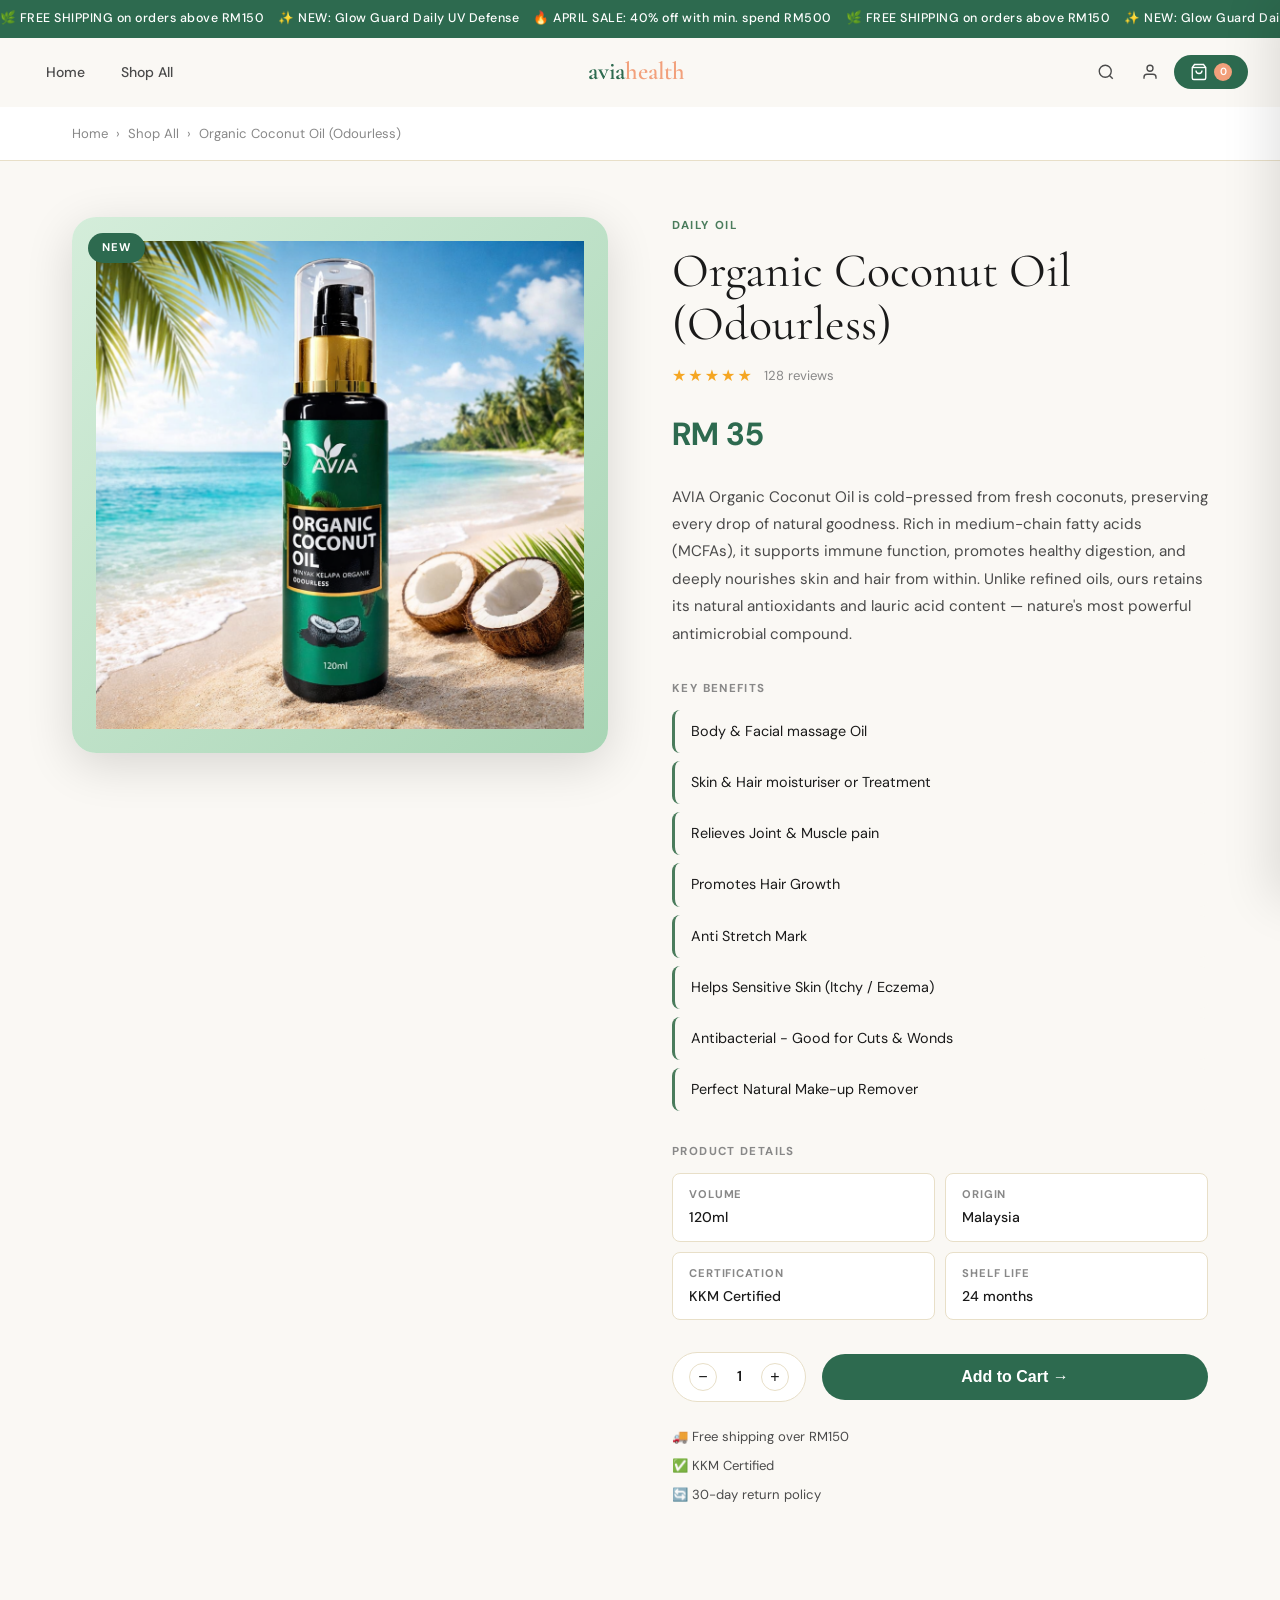
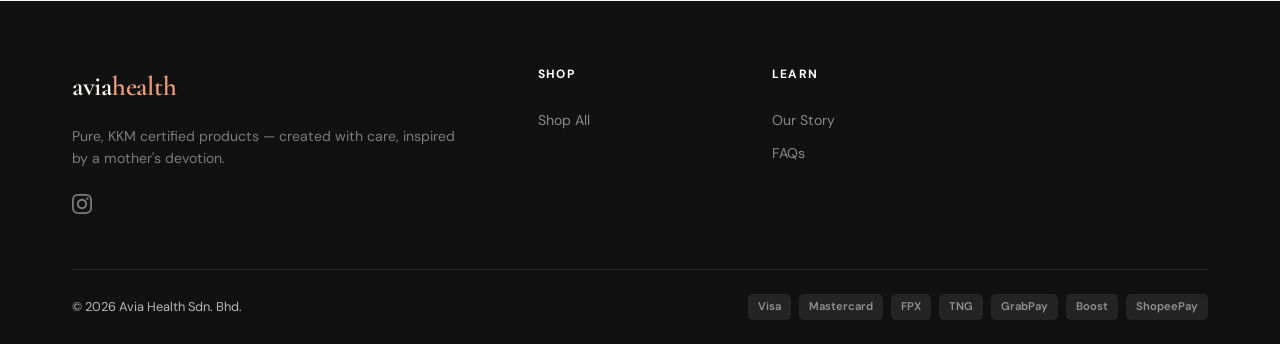
==== commit 53ab51bc: "Add files via upload" ====
--- a/product-detail3.html
+++ b/product-detail3.html
@@ -25,7 +25,6 @@
         <nav class="main-nav">
           <a href="index3.html" class="nav-item">Home</a>
           <a href="products3.html" class="nav-item">Shop All</a>
-          <a href="#" class="nav-item">Bestsellers</a>
         </nav>
       </div>
       <a href="index3.html" class="logo">avia<span>health</span></a>
@@ -53,7 +52,6 @@
       <div class="mobile-section">
         <a href="index3.html">Home</a>
         <a href="products3.html">Shop All</a>
-        <a href="#">Bestsellers</a>
       </div>
     </div>
   </div>
@@ -131,25 +129,16 @@
       <div class="footer-top">
         <div class="footer-brand">
           <a href="index3.html" class="logo footer-logo">avia<span>health</span></a>
-          <p class="footer-tagline">Pure, KKM certified nutrition — created with care, inspired by a mother's devotion.</p>
+          <p class="footer-tagline">Pure, KKM certified products — created with care, inspired by a mother's devotion.</p>
           <div class="footer-social">
             <a href="#" aria-label="Instagram">
               <svg width="20" height="20" fill="currentColor" viewBox="0 0 24 24"><path d="M12 2.163c3.204 0 3.584.012 4.85.07 3.252.148 4.771 1.691 4.919 4.919.058 1.265.069 1.645.069 4.849 0 3.205-.012 3.584-.069 4.849-.149 3.225-1.664 4.771-4.919 4.919-1.266.058-1.644.07-4.85.07-3.204 0-3.584-.012-4.849-.07-3.26-.149-4.771-1.699-4.919-4.92-.058-1.265-.07-1.644-.07-4.849 0-3.204.013-3.583.07-4.849.149-3.227 1.664-4.771 4.919-4.919 1.266-.057 1.645-.069 4.849-.069zm0-2.163c-3.259 0-3.667.014-4.947.072-4.358.2-6.78 2.618-6.98 6.98-.059 1.281-.073 1.689-.073 4.948 0 3.259.014 3.668.072 4.948.2 4.358 2.618 6.78 6.98 6.98 1.281.058 1.689.072 4.948.072 3.259 0 3.668-.014 4.948-.072 4.354-.2 6.782-2.618 6.979-6.98.059-1.28.073-1.689.073-4.948 0-3.259-.014-3.667-.072-4.947-.196-4.354-2.617-6.78-6.979-6.98-1.281-.059-1.69-.073-4.949-.073zm0 5.838c-3.403 0-6.162 2.759-6.162 6.162s2.759 6.163 6.162 6.163 6.162-2.759 6.162-6.163c0-3.403-2.759-6.162-6.162-6.162zm0 10.162c-2.209 0-4-1.79-4-4 0-2.209 1.791-4 4-4s4 1.791 4 4c0 2.21-1.791 4-4 4zm6.406-11.845c-.796 0-1.441.645-1.441 1.44s.645 1.44 1.441 1.44c.795 0 1.439-.645 1.439-1.44s-.644-1.44-1.439-1.44z"/></svg>
             </a>
-            <a href="#" aria-label="TikTok">
-              <svg width="20" height="20" fill="currentColor" viewBox="0 0 24 24"><path d="M19.59 6.69a4.83 4.83 0 01-3.77-4.25V2h-3.45v13.67a2.89 2.89 0 01-2.88 2.5 2.89 2.89 0 01-2.89-2.89 2.89 2.89 0 012.89-2.89c.28 0 .54.04.79.1V9.01a6.33 6.33 0 00-.79-.05 6.34 6.34 0 00-6.34 6.34 6.34 6.34 0 006.34 6.34 6.34 6.34 0 006.33-6.34V9.02a8.27 8.27 0 004.84 1.55V7.13a4.85 4.85 0 01-1.07-.44z"/></svg>
-            </a>
-            <a href="#" aria-label="Facebook">
-              <svg width="20" height="20" fill="currentColor" viewBox="0 0 24 24"><path d="M24 12.073c0-6.627-5.373-12-12-12s-12 5.373-12 12c0 5.99 4.388 10.954 10.125 11.854v-8.385H7.078v-3.47h3.047V9.43c0-3.007 1.792-4.669 4.533-4.669 1.312 0 2.686.235 2.686.235v2.953H15.83c-1.491 0-1.956.925-1.956 1.874v2.25h3.328l-.532 3.47h-2.796v8.385C19.612 23.027 24 18.062 24 12.073z"/></svg>
-            </a>
           </div>
         </div>
         <div class="footer-links">
           <div class="footer-col">
             <h4>Shop</h4>
-            <a href="#">Powders</a>
-            <a href="#">Functional Remedies</a>
-            <a href="#">Bestsellers</a>
             <a href="products3.html">Shop All</a>
           </div>
           <div class="footer-col">
@@ -233,59 +222,60 @@
     // ── Product Data ──
     const products = {
       'coconut-oil': {
-        name: 'Organic Coconut Oil',
+        name: 'Organic Coconut Oil (Odourless)',
         cat: 'Daily Oil',
-        price: 79,
+        price: '35',
         emoji: '🥥',
         img: 'image/Coconut Oil.png',
         badge: 'NEW',
         bg: 'linear-gradient(135deg, #d4edda, #a8d5b5)',
-        desc: `Our Organic Coconut Oil is cold-pressed from fresh coconuts, preserving every drop of natural goodness. Rich in medium-chain fatty acids (MCFAs), it supports immune function, promotes healthy digestion, and deeply nourishes skin and hair from within. Unlike refined oils, ours retains its natural antioxidants and lauric acid content — nature's most powerful antimicrobial compound.`,
-        benefits: ['Boosts immunity naturally', 'Supports healthy metabolism', 'Nourishes skin & hair', 'Rich in lauric acid', 'Cold-pressed & unrefined'],
+        desc: `AVIA Organic Coconut Oil is cold-pressed from fresh coconuts, preserving every drop of natural goodness. Rich in medium-chain fatty acids (MCFAs), it supports immune function, promotes healthy digestion, and deeply nourishes skin and hair from within. Unlike refined oils, ours retains its natural antioxidants and lauric acid content — nature's most powerful antimicrobial compound.`,
+        benefits: ['Body & Facial massage Oil', 'Skin & Hair moisturiser or Treatment', 'Relieves Joint & Muscle pain', 'Promotes Hair Growth', 'Anti Stretch Mark', 'Helps Sensitive Skin (Itchy / Eczema)', 'Antibacterial - Good for Cuts & Wonds', 'Perfect Natural Make-up Remover'],
         meta: { 'Volume': '120ml', 'Origin': 'Malaysia', 'Certification': 'KKM Certified', 'Shelf Life': '24 months' }
       },
-      'happy-hormones': {
-        name: 'Happy Hormones',
-        cat: 'Hormonal Balance',
-        price: 99,
+      'virgin-oil': {
+        name: 'Virgin Coconut Oil',
+        cat: 'Super Product',
+        price: '45',
         emoji: '🌸',
-        img: '',
+        img: 'image/Virgin Coconut Oil.png',
         badge: 'Bestseller',
         bg: 'linear-gradient(135deg, #fce4d6, #f7b89a)',
-        desc: `Happy Hormones is our best-selling inositol-based supplement designed specifically for women experiencing hormonal imbalances. Formulated with Myo-Inositol and D-Chiro-Inositol in the optimal 40:1 ratio, it helps regulate menstrual cycles, reduce PCOS symptoms, and support healthy insulin sensitivity. Clinically studied and naturopath-approved.`,
-        benefits: ['Regulates menstrual cycle', 'Reduces PCOS symptoms', 'Supports insulin sensitivity', 'Improves mood & energy', 'Naturopath approved'],
-        meta: { 'Form': 'Powder', 'Servings': '30 per pack', 'Flavour': 'Unflavoured', 'Certification': 'KKM Certified' }
+        desc: `AVIA Virgin Coconut Oil is an organic product celebrated as “The Super Food”. Rich in Lauric Acid—the same beneficial compound found in mother’s milk—it offers numerous health benefits that support and heal the human body. This natural oil is antibacterial, antiviral, and antifungal, making it a powerful aid for overall wellness. It acts as a brain booster, provides energy, strengthens the immune system, and improves digestion.`,
+        benefits: ['100% Natural', 'Rich in Lauric Acid', 'Antibacterial, antiviral, and antifungal', 'Strengthens the immune system', 'Can be consumed orally or applied externally'],
+        meta: { 'Volume': '250ml', 'Origin': 'Malaysia', 'Certification': 'KKM Certified', 'Shelf Life': '24 months' }
       },
-      'meta-boost': {
-        name: 'meta/boost',
-        cat: 'Metabolism',
-        price: 89,
+      'baby-care': {
+        name: 'Baby Organic Coconut Oil (Odourless)',
+        cat: 'Baby Safe',
+        price: '35',
         emoji: '⚡',
-        img: '',
+        img: 'image/Baby Care Coconut Oil.png',
         badge: '',
         bg: 'linear-gradient(135deg, #e8d5f5, #c9a0dc)',
         desc: `meta/boost is a science-backed metabolic support supplement that helps regulate blood sugar levels and enhance fat metabolism naturally. Featuring berberine, chromium, and green tea extract, it works within 60 minutes to reduce post-meal glucose spikes, supporting sustained energy and healthy weight management.`,
         benefits: ['Regulates blood sugar', 'Enhances fat metabolism', 'Reduces energy crashes', 'Works within 60 minutes', 'No stimulants'],
         meta: { 'Form': 'Capsule', 'Servings': '60 per pack', 'Take': 'Before meals', 'Certification': 'KKM Certified' }
       },
-      'hydr-aid': {
-        name: 'Hydr-Aid',
-        cat: 'Hydration',
-        price: 79,
+      'coconut-softgel': {
+        name: 'Virgin Coconut Oil Softgel',
+        cat: 'Supplement',
+        price: '49.90',
         emoji: '💧',
-        img: '',
+        img: 'image/Coconut Softgel.png',
         badge: '',
         bg: 'linear-gradient(135deg, #d6eefc, #90caf9)',
         desc: `Hydr-Aid delivers deep cellular hydration using a clinically proven blend of electrolytes, hyaluronic acid, and coconut water powder. Unlike regular water, Hydr-Aid replenishes minerals lost through sweat and daily stress, plumping skin from within and boosting physical and mental performance throughout the day.`,
         benefits: ['Deep cellular hydration', 'Plumps skin from within', 'Replenishes electrolytes', 'Improves mental clarity', 'Natural coconut water base'],
         meta: { 'Form': 'Powder', 'Servings': '30 per pack', 'Flavour': 'Lychee', 'Certification': 'KKM Certified' }
       },
-      'debloat': {
-        name: 'de/bloat',
-        cat: 'Digestive Relief',
-        price: 69,
-        emoji: '🌼',
-        img: '',
+      'flower-coconut': {
+        name: 'La Flor (The Flower) Organic Coconut Oil',
+        cat: 'Infused',
+        price: '59.90',
+        
+        img: 'image/Flower Coconut Oil.png',
+        images: ['image/Flower Coconut Oil.png', 'image/Benefits La Flor.png'],
         badge: '',
         bg: 'linear-gradient(135deg, #fff3cd, #ffd966)',
         desc: `de/bloat is a fast-acting digestive enzyme and probiotic blend that targets bloating, gas, and indigestion at the source. Formulated with 8 digestive enzymes and 5 billion CFU probiotics, it works within 60 minutes to flatten bloating and restore gut comfort — without any harsh laxatives or artificial ingredients.`,
@@ -326,14 +316,32 @@
     mainWrap.style.background = p.bg;
 
     if (p.img) {
-      imgEl.src = p.img;
-      imgEl.alt = p.name;
-      imgEl.style.display = 'block';
-      emojiEl.style.display = 'none';
-    } else {
-      emojiEl.textContent = p.emoji;
-      emojiEl.style.display = 'flex';
-    }
+  imgEl.src = p.img;
+  imgEl.alt = p.name;
+  imgEl.style.display = 'block';
+  emojiEl.style.display = 'none';
+
+  // If multiple images, add thumbnail strip
+  if (p.images && p.images.length > 1) {
+    const strip = document.createElement('div');
+    strip.className = 'detail-thumb-strip';
+    p.images.forEach((src, i) => {
+      const thumb = document.createElement('button');
+      thumb.className = 'detail-thumb' + (i === 0 ? ' active' : '');
+      thumb.innerHTML = `<img src="${src}" alt="View ${i + 1}" />`;
+      thumb.addEventListener('click', () => {
+        imgEl.src = src;
+        document.querySelectorAll('.detail-thumb').forEach(t => t.classList.remove('active'));
+        thumb.classList.add('active');
+      });
+      strip.appendChild(thumb);
+    });
+    document.getElementById('detailImageMain').insertAdjacentElement('afterend', strip);
+  }
+} else {
+  emojiEl.textContent = p.emoji;
+  emojiEl.style.display = 'flex';
+}
 
     // Badge
     if (p.badge) {
@@ -347,7 +355,7 @@
     document.getElementById('detailBenefits').innerHTML = `
       <h4 class="detail-section-label">Key Benefits</h4>
       <ul class="detail-benefits-list">
-        ${p.benefits.map(b => `<li>✓ ${b}</li>`).join('')}
+        ${p.benefits.map(b => `<li> ${b}</li>`).join('')}
       </ul>
     `;
 
--- a/styles3.css
+++ b/styles3.css
@@ -1412,4 +1412,37 @@
   .detail-image-col { position: static; }
   .detail-purchase { flex-direction: column; }
   .detail-add-btn { width: 100%; }
+}
+
+/* Detail image thumbnails */
+.detail-thumb-strip {
+  display: flex;
+  justify-content: center;
+  gap: 10px;
+  margin-top: 14px;
+}
+.detail-thumb {
+  width: 64px;
+  height: 64px;
+  border-radius: 10px;
+  border: 2px solid var(--sand);
+  background: var(--white);
+  overflow: hidden;
+  cursor: pointer;
+  padding: 0;
+  transition: border-color var(--transition), transform var(--transition);
+}
+.detail-thumb:hover {
+  transform: scale(1.05);
+  border-color: var(--sage-light);
+}
+.detail-thumb.active {
+  border-color: var(--sage-dark);
+  box-shadow: 0 0 0 2px var(--sage-dark);
+}
+.detail-thumb img {
+  width: 100%;
+  height: 100%;
+  object-fit: cover;
+  display: block;
 }
